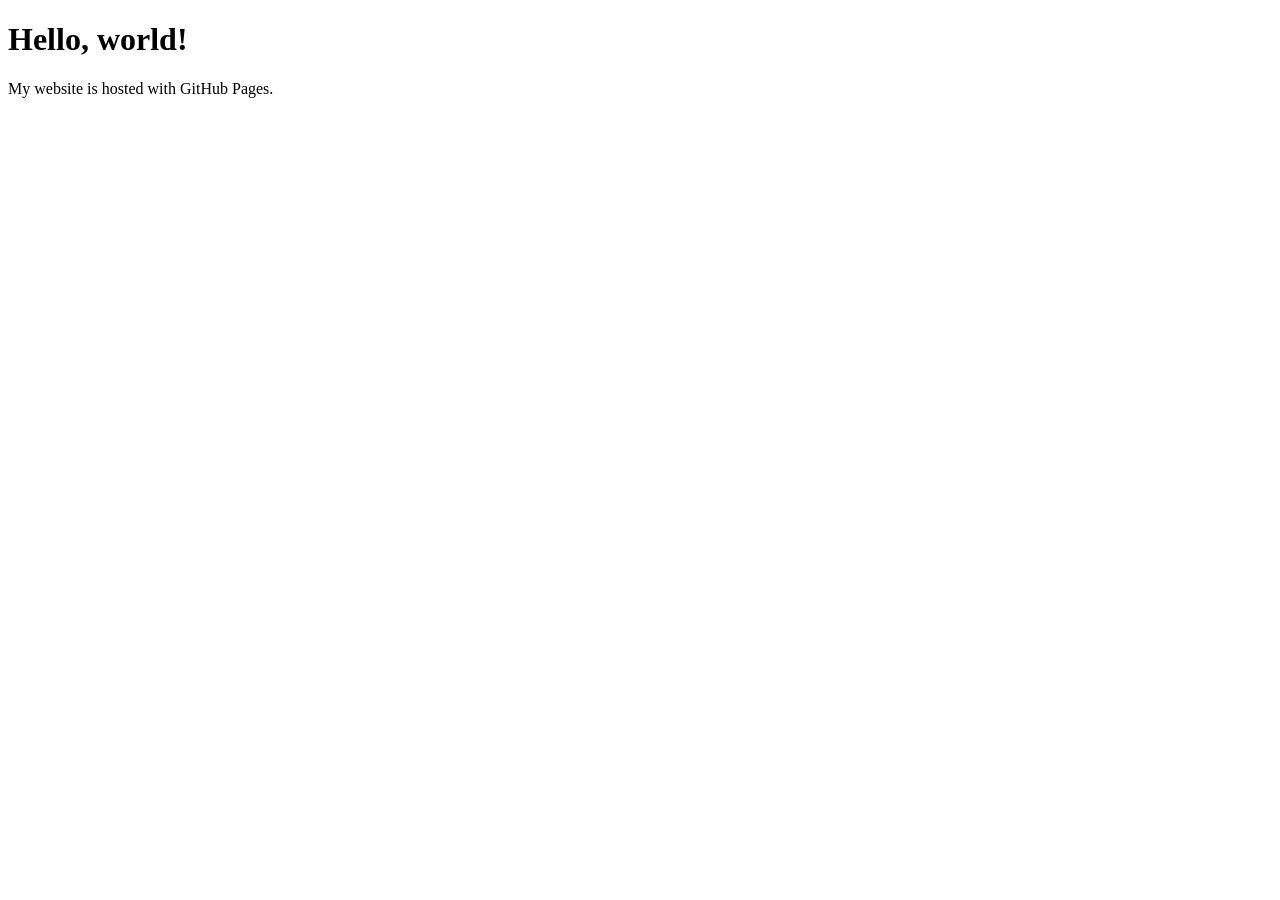
==== index.html @ 00aaec7b "Create index.html" ====
<!doctype html>
<html lang="en">
<head>
  <meta charset="UTF-8">
  <meta name="viewport" content="width=device-width, initial-scale=1">
  <title>My website</title>
  <link rel="stylesheet" href="./style.css">
</head>
<body>
  <h1>Hello, world!</h1>
  <p>My website is hosted with GitHub Pages.</p>
</body>
</html>
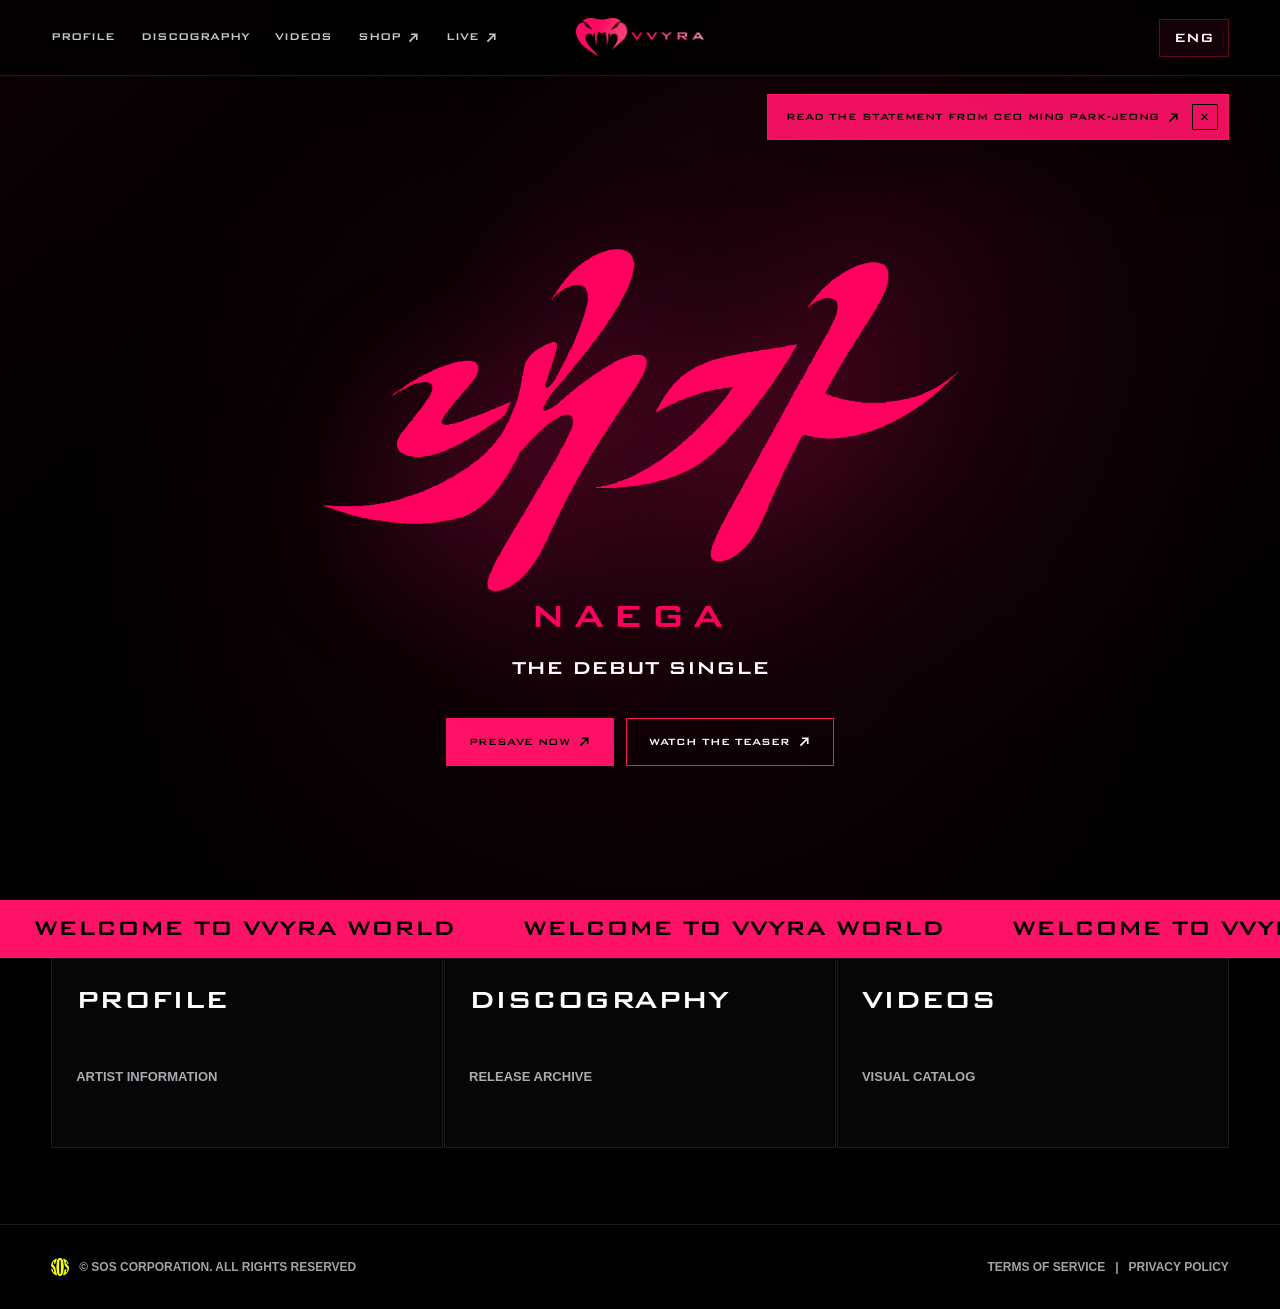
==== commit 475c2ec3: "Build VVYRA website foundation" ====
--- a/index.html
+++ b/index.html
@@ -3,11 +3,107 @@
 <head>
   <meta charset="UTF-8">
   <meta name="viewport" content="width=device-width, initial-scale=1">
-  <title>My website</title>
+  <meta name="theme-color" content="#000000">
+  <title>VVYRA WORLD</title>
+  <link rel="preload" href="./assets/fonts/BankGothic-Bold.ttf" as="font" type="font/ttf" crossorigin>
+  <link rel="preload" href="./assets/images/LogoWeb.png" as="image">
+  <link rel="preload" href="./assets/images/naegalogooo.png" as="image">
   <link rel="stylesheet" href="./style.css">
 </head>
-<body>
-  <h1>Hello, world!</h1>
-  <p>My website is hosted with GitHub Pages.</p>
+<body data-page="home">
+  <header class="siteHeader" data-site-header>
+    <a class="brandMark" href="./index.html" aria-label="VVYRA WORLD">
+      <img src="./assets/images/LogoWeb.png" alt="VVYRA">
+    </a>
+    <nav class="primaryNav" aria-label="PRIMARY">
+      <a href="./profile.html" data-i18n="nav.profile">PROFILE</a>
+      <a href="./discography.html" data-i18n="nav.discography">DISCOGRAPHY</a>
+      <a href="./videos.html" data-i18n="nav.videos">VIDEOS</a>
+      <a class="externalLink" href="./shop.html" aria-label="SHOP EXTERNAL">
+        <span data-i18n="nav.shop">SHOP</span>
+        <svg viewBox="0 0 16 16" aria-hidden="true"><path d="M5 3h8v8h-2V6.41l-7.29 7.3-1.42-1.42 7.3-7.29H5V3Z"/></svg>
+      </a>
+      <a class="externalLink" href="./live.html" aria-label="LIVE EXTERNAL">
+        <span data-i18n="nav.live">LIVE</span>
+        <svg viewBox="0 0 16 16" aria-hidden="true"><path d="M5 3h8v8h-2V6.41l-7.29 7.3-1.42-1.42 7.3-7.29H5V3Z"/></svg>
+      </a>
+    </nav>
+    <div class="languageSelector">
+      <button class="languageToggle" type="button" aria-expanded="false" aria-controls="languageMenu" data-language-toggle>KOR</button>
+      <div class="languageMenu" id="languageMenu" role="menu" data-language-menu>
+        <button type="button" role="menuitem" data-language="ko">KOREAN</button>
+        <button type="button" role="menuitem" data-language="en">ENGLISH</button>
+        <button type="button" role="menuitem" data-language="ja">JAPANESE</button>
+        <button type="button" role="menuitem" data-language="zh">CHINESE</button>
+      </div>
+    </div>
+  </header>
+
+  <div class="statementBanner" data-statement-banner>
+    <a class="externalLink" href="https://x.com/SOS_CORPORATION/status/2068314888284279056" target="_blank" rel="noopener noreferrer">
+      <span data-i18n="statement.ceo">READ THE STATEMENT FROM CEO MING PARK-JEONG</span>
+      <svg viewBox="0 0 16 16" aria-hidden="true"><path d="M5 3h8v8h-2V6.41l-7.29 7.3-1.42-1.42 7.3-7.29H5V3Z"/></svg>
+    </a>
+    <button class="statementDismiss" type="button" aria-label="DISMISS STATEMENT" data-statement-dismiss>X</button>
+  </div>
+
+  <main>
+    <section class="heroSection">
+      <video class="heroVideo" autoplay muted loop playsinline preload="metadata" aria-hidden="true">
+        <source src="./assets/media/0622-1-1.mp4" type="video/mp4">
+      </video>
+      <div class="heroContent">
+        <img class="heroLogo" src="./assets/images/naegalogooo.png" alt="NAEGA">
+        <p class="debutText" data-i18n="home.body">THE DEBUT SINGLE</p>
+        <div class="actionRow">
+          <a class="primaryButton externalLink" href="https://too.fm/wgj67kj">
+            <span data-i18n="home.primary">PRESAVE NOW</span>
+            <svg viewBox="0 0 16 16" aria-hidden="true"><path d="M5 3h8v8h-2V6.41l-7.29 7.3-1.42-1.42 7.3-7.29H5V3Z"/></svg>
+          </a>
+          <a class="secondaryButton externalLink" href="https://www.youtube.com/watch?v=zBJIIvhdLgs">
+            <span data-i18n="home.secondary">WATCH THE TEASER</span>
+            <svg viewBox="0 0 16 16" aria-hidden="true"><path d="M5 3h8v8h-2V6.41l-7.29 7.3-1.42-1.42 7.3-7.29H5V3Z"/></svg>
+          </a>
+        </div>
+      </div>
+    </section>
+
+    <section class="scrollBanner" aria-label="WELCOME TO VVYRA WORLD">
+      <div class="scrollTrack">
+        <span>WELCOME TO VVYRA WORLD</span>
+        <span>WELCOME TO VVYRA WORLD</span>
+        <span>WELCOME TO VVYRA WORLD</span>
+        <span>WELCOME TO VVYRA WORLD</span>
+        <span>WELCOME TO VVYRA WORLD</span>
+        <span>WELCOME TO VVYRA WORLD</span>
+      </div>
+    </section>
+
+    <section class="indexGrid" aria-label="SITE INDEX">
+      <a class="indexTile" href="./profile.html">
+        <span data-i18n="nav.profile">PROFILE</span>
+        <strong data-i18n="home.profileMeta">ARTIST INFORMATION</strong>
+      </a>
+      <a class="indexTile" href="./discography.html">
+        <span data-i18n="nav.discography">DISCOGRAPHY</span>
+        <strong data-i18n="home.discographyMeta">RELEASE ARCHIVE</strong>
+      </a>
+      <a class="indexTile" href="./videos.html">
+        <span data-i18n="nav.videos">VIDEOS</span>
+        <strong data-i18n="home.videosMeta">VISUAL CATALOG</strong>
+      </a>
+    </section>
+  </main>
+
+  <footer class="siteFooter">
+    <p class="footerCopyright"><img src="./assets/images/logoy.png" alt="SOS"><span data-i18n="footer.copyright">&copy; SOS CORPORATION. ALL RIGHTS RESERVED</span></p>
+    <nav aria-label="LEGAL">
+      <a href="./terms.html" data-i18n="footer.terms">TERMS OF SERVICE</a>
+      <span>|</span>
+      <a href="./privacy.html" data-i18n="footer.privacy">PRIVACY POLICY</a>
+    </nav>
+  </footer>
+
+  <script src="./script.js"></script>
 </body>
 </html>
--- a/style.css
+++ b/style.css
@@ -0,0 +1,711 @@
+@font-face {
+  font-family: "BankGothicCustom";
+  src: url("./assets/fonts/BankGothic-Bold.ttf") format("truetype");
+  font-weight: 700;
+  font-style: normal;
+  font-display: swap;
+}
+
+:root {
+  --black: #000000;
+  --pink: #fd1267;
+  --white: #ffffff;
+  --muted: #aaaab1;
+  --panel: #080808;
+  --line: rgba(253, 18, 103, 0.34);
+  --lineStrong: rgba(253, 18, 103, 0.72);
+  --shadow: 0 24px 80px rgba(253, 18, 103, 0.16);
+  --headerFont: "BankGothicCustom", "Helvetica Neue", Helvetica, Arial, sans-serif;
+  --bodyFont: "Helvetica Neue", Helvetica, Arial, sans-serif;
+}
+
+* {
+  box-sizing: border-box;
+}
+
+html {
+  background: var(--black);
+  scroll-behavior: smooth;
+}
+
+body {
+  min-height: 100vh;
+  margin: 0;
+  color: var(--white);
+  background:
+    radial-gradient(circle at 72% 22%, rgba(253, 18, 103, 0.2), transparent 30rem),
+    linear-gradient(135deg, rgba(253, 18, 103, 0.1), transparent 28rem),
+    var(--black);
+  font-family: var(--bodyFont);
+  font-weight: 700;
+  text-transform: uppercase;
+  letter-spacing: 0;
+}
+
+body::before {
+  position: fixed;
+  inset: 0;
+  z-index: -1;
+  pointer-events: none;
+  content: "";
+  background-image:
+    linear-gradient(rgba(255, 255, 255, 0.04) 1px, transparent 1px),
+    linear-gradient(90deg, rgba(255, 255, 255, 0.035) 1px, transparent 1px);
+  background-size: 54px 54px;
+  mask-image: linear-gradient(to bottom, rgba(0, 0, 0, 0.9), transparent 78%);
+}
+
+a {
+  color: inherit;
+  text-decoration: none;
+}
+
+button {
+  color: inherit;
+  font: inherit;
+}
+
+.siteHeader {
+  position: sticky;
+  top: 0;
+  z-index: 20;
+  display: grid;
+  grid-template-columns: 1fr auto;
+  align-items: center;
+  min-height: 76px;
+  padding: 0 clamp(18px, 4vw, 56px);
+  border-bottom: 1px solid rgba(255, 255, 255, 0.1);
+  background: rgba(0, 0, 0, 0.84);
+  backdrop-filter: blur(18px);
+}
+
+.brandMark,
+.primaryNav,
+.languageSelector {
+  font-family: var(--headerFont);
+}
+
+.brandMark {
+  position: absolute;
+  left: 50%;
+  display: inline-flex;
+  align-items: center;
+  justify-self: start;
+  width: max-content;
+  inline-size: max-content;
+  min-height: 42px;
+  line-height: 1;
+  transform: translateX(-50%);
+  transition: opacity 180ms ease, transform 180ms ease;
+}
+
+.brandMark img {
+  display: block;
+  width: clamp(104px, 10vw, 154px);
+  height: auto;
+}
+
+.brandMark:hover {
+  opacity: 0.78;
+  transform: translateX(-50%) translateY(-1px);
+}
+
+.primaryNav {
+  display: flex;
+  align-items: center;
+  justify-content: flex-start;
+  gap: clamp(14px, 2vw, 30px);
+  padding-left: 0;
+  font-size: clamp(10px, 1vw, 13px);
+  line-height: 1;
+}
+
+.primaryNav a {
+  position: relative;
+  display: inline-flex;
+  align-items: center;
+  gap: 6px;
+  min-height: 42px;
+  color: rgba(255, 255, 255, 0.78);
+  transition: color 180ms ease, transform 180ms ease;
+}
+
+.primaryNav a::before {
+  position: absolute;
+  right: 0;
+  bottom: 6px;
+  left: 0;
+  height: 2px;
+  content: "";
+  background: var(--pink);
+  transform: scaleX(0);
+  transform-origin: right;
+  transition: transform 220ms ease;
+}
+
+.primaryNav a:hover,
+.primaryNav a[aria-current="page"] {
+  color: var(--white);
+  transform: translateY(-1px);
+}
+
+.primaryNav a:hover::before,
+.primaryNav a[aria-current="page"]::before {
+  transform: scaleX(1);
+  transform-origin: left;
+}
+
+.externalLink svg {
+  width: 13px;
+  height: 13px;
+  fill: currentColor;
+  transition: transform 180ms ease;
+}
+
+.externalLink:hover svg {
+  transform: translate(2px, -2px);
+}
+
+.languageSelector {
+  position: relative;
+  justify-self: end;
+}
+
+.languageToggle {
+  min-width: 62px;
+  min-height: 38px;
+  padding: 0 14px;
+  border: 1px solid var(--line);
+  background: rgba(253, 18, 103, 0.08);
+  cursor: pointer;
+  transition: border-color 180ms ease, background 180ms ease, box-shadow 180ms ease;
+}
+
+.languageToggle:hover,
+.languageSelector.isOpen .languageToggle {
+  border-color: var(--pink);
+  background: rgba(253, 18, 103, 0.18);
+  box-shadow: 0 0 28px rgba(253, 18, 103, 0.18);
+}
+
+.languageMenu {
+  position: absolute;
+  top: calc(100% + 12px);
+  right: 0;
+  display: grid;
+  width: 172px;
+  padding: 8px;
+  border: 1px solid var(--lineStrong);
+  background: rgba(0, 0, 0, 0.94);
+  box-shadow: var(--shadow);
+  opacity: 0;
+  pointer-events: none;
+  transform: translateY(-8px);
+  transition: opacity 180ms ease, transform 180ms ease;
+}
+
+.languageSelector.isOpen .languageMenu {
+  opacity: 1;
+  pointer-events: auto;
+  transform: translateY(0);
+}
+
+.languageMenu button {
+  min-height: 36px;
+  border: 0;
+  background: transparent;
+  cursor: pointer;
+  color: rgba(255, 255, 255, 0.76);
+  text-align: left;
+  transition: color 180ms ease, background 180ms ease, padding-left 180ms ease;
+}
+
+.languageMenu button:hover,
+.languageMenu button[aria-current="true"] {
+  padding-left: 10px;
+  color: var(--white);
+  background: rgba(253, 18, 103, 0.16);
+}
+
+.statementBanner {
+  position: fixed;
+  top: calc(76px + 18px);
+  right: clamp(18px, 4vw, 56px);
+  z-index: 15;
+  display: inline-flex;
+  align-items: center;
+  gap: 12px;
+  width: auto;
+  max-width: min(520px, calc(100vw - 36px));
+  min-height: 46px;
+  padding: 0 10px 0 18px;
+  border: 1px solid var(--pink);
+  background: rgba(253, 18, 103, 0.94);
+  box-shadow: 0 18px 54px rgba(0, 0, 0, 0.38);
+  color: var(--black);
+  font-family: var(--headerFont);
+  font-size: 12px;
+  line-height: 1.2;
+  text-align: center;
+  transition: background 180ms ease, color 180ms ease, transform 180ms ease, box-shadow 180ms ease;
+}
+
+.statementBanner.isDismissed {
+  display: none;
+}
+
+.statementBanner a {
+  display: inline-flex;
+  align-items: center;
+  justify-content: center;
+  gap: 8px;
+  min-height: 44px;
+}
+
+.statementBanner:hover {
+  background: var(--black);
+  color: var(--pink);
+  transform: translateY(-2px);
+  box-shadow: 0 20px 60px rgba(253, 18, 103, 0.24);
+}
+
+.statementDismiss {
+  display: inline-grid;
+  flex: 0 0 auto;
+  width: 26px;
+  height: 26px;
+  place-items: center;
+  border: 1px solid currentColor;
+  background: transparent;
+  cursor: pointer;
+  color: inherit;
+  font-family: var(--headerFont);
+  font-size: 12px;
+  line-height: 1;
+  transition: background 180ms ease, color 180ms ease, transform 180ms ease;
+}
+
+.statementDismiss:hover,
+.statementDismiss:focus-visible {
+  background: currentColor;
+  color: var(--pink);
+  outline: none;
+}
+
+.heroSection {
+  position: relative;
+  display: grid;
+  place-items: center;
+  min-height: calc(100vh - 76px);
+  padding: clamp(72px, 10vw, 132px) clamp(18px, 4vw, 56px) clamp(56px, 7vw, 92px);
+  overflow: hidden;
+}
+
+.heroSection::before {
+  position: absolute;
+  inset: 0;
+  z-index: 1;
+  content: "";
+  background:
+    linear-gradient(180deg, rgba(0, 0, 0, 0.5), rgba(0, 0, 0, 0.7)),
+    radial-gradient(circle at 50% 58%, rgba(253, 18, 103, 0.26), transparent 36rem);
+}
+
+.heroVideo {
+  position: absolute;
+  inset: 0;
+  width: 100%;
+  height: 100%;
+  object-fit: cover;
+  filter: saturate(115%) contrast(108%) brightness(58%);
+}
+
+.heroContent {
+  position: relative;
+  z-index: 2;
+  display: grid;
+  justify-items: center;
+  width: min(100%, 980px);
+  text-align: center;
+}
+
+.heroLogo {
+  display: block;
+  width: min(80vw, 760px);
+  max-height: min(42vh, 390px);
+  height: auto;
+  object-fit: contain;
+  filter: drop-shadow(0 20px 66px rgba(253, 18, 103, 0.38));
+}
+
+h1 {
+  margin: 0;
+  font-family: var(--headerFont);
+  font-size: clamp(56px, 10vw, 158px);
+  line-height: 0.88;
+}
+
+.debutText,
+.placeholderPanel p,
+.legalText p {
+  max-width: 650px;
+  margin: 24px 0 0;
+  color: rgba(255, 255, 255, 0.74);
+  font-size: clamp(15px, 1.45vw, 21px);
+  line-height: 1.45;
+}
+
+.placeholderPanel p:first-child,
+.legalText p:first-child {
+  margin-top: 0;
+}
+
+.debutText {
+  color: var(--white);
+  font-family: var(--headerFont);
+  font-size: clamp(14px, 1.8vw, 25px);
+}
+
+.actionRow {
+  display: flex;
+  flex-wrap: wrap;
+  justify-content: center;
+  gap: 12px;
+  margin-top: 34px;
+}
+
+.primaryButton,
+.secondaryButton {
+  display: inline-flex;
+  align-items: center;
+  justify-content: center;
+  min-height: 48px;
+  padding: 0 22px;
+  border: 1px solid var(--pink);
+  font-family: var(--headerFont);
+  font-size: 12px;
+  transition: background 180ms ease, color 180ms ease, transform 180ms ease, box-shadow 180ms ease;
+}
+
+.primaryButton.externalLink,
+.secondaryButton.externalLink {
+  gap: 8px;
+}
+
+.primaryButton {
+  background: var(--pink);
+  color: var(--black);
+}
+
+.secondaryButton {
+  background: transparent;
+  color: var(--white);
+}
+
+.primaryButton:hover,
+.secondaryButton:hover {
+  transform: translateY(-2px);
+  box-shadow: 0 14px 44px rgba(253, 18, 103, 0.25);
+}
+
+.secondaryButton:hover {
+  background: rgba(253, 18, 103, 0.16);
+}
+
+.scrollBanner {
+  overflow: hidden;
+  border-top: 1px solid var(--pink);
+  border-bottom: 1px solid var(--pink);
+  background: var(--pink);
+}
+
+.scrollTrack {
+  display: flex;
+  width: max-content;
+  animation: scrollBanner 18s linear infinite;
+}
+
+.scrollTrack span {
+  flex: 0 0 auto;
+  padding: 15px 34px;
+  color: var(--black);
+  font-family: var(--headerFont);
+  font-size: clamp(16px, 2vw, 28px);
+  line-height: 1;
+  white-space: nowrap;
+}
+
+.indexGrid {
+  display: grid;
+  grid-template-columns: repeat(3, minmax(0, 1fr));
+  gap: 1px;
+  padding: 0 clamp(18px, 4vw, 56px) clamp(48px, 6vw, 92px);
+}
+
+.indexTile {
+  min-height: 190px;
+  padding: 24px;
+  border: 1px solid rgba(255, 255, 255, 0.09);
+  background: rgba(255, 255, 255, 0.025);
+  transition: border-color 180ms ease, background 180ms ease, transform 180ms ease;
+}
+
+.indexTile span {
+  font-family: var(--headerFont);
+  font-size: clamp(18px, 2.4vw, 34px);
+}
+
+.indexTile strong {
+  display: block;
+  margin-top: 54px;
+  color: var(--muted);
+  font-size: 13px;
+}
+
+.indexTile:hover {
+  border-color: var(--pink);
+  background: rgba(253, 18, 103, 0.12);
+  transform: translateY(-4px);
+}
+
+.pageShell {
+  min-height: calc(100vh - 161px);
+  padding: clamp(70px, 10vw, 138px) clamp(18px, 4vw, 56px) clamp(56px, 7vw, 100px);
+}
+
+.pageHero {
+  padding-bottom: clamp(34px, 6vw, 72px);
+  border-bottom: 1px solid var(--line);
+}
+
+.placeholderPanel,
+.legalText {
+  margin-top: clamp(28px, 5vw, 62px);
+  padding: 0;
+  border: 0;
+  background: transparent;
+}
+
+.legalShell h1 {
+  font-size: clamp(42px, 7vw, 112px);
+}
+
+.releaseSection {
+  margin-top: clamp(28px, 5vw, 62px);
+}
+
+.releaseSection h2 {
+  margin: 0 0 22px;
+  color: var(--pink);
+  font-family: var(--headerFont);
+  font-size: clamp(18px, 2.6vw, 34px);
+}
+
+.releaseGrid {
+  display: grid;
+  grid-template-columns: repeat(auto-fit, minmax(260px, 380px));
+  gap: 22px;
+}
+
+.releaseCard {
+  display: grid;
+  gap: 18px;
+}
+
+.releaseArtwork {
+  display: block;
+  width: 100%;
+  aspect-ratio: 1;
+  border: 1px solid rgba(255, 255, 255, 0.12);
+  object-fit: cover;
+}
+
+.releaseInfo {
+  display: grid;
+  gap: 12px;
+}
+
+.releaseInfo h3,
+.releaseInfo p {
+  margin: 0;
+}
+
+.releaseInfo h3 {
+  font-family: var(--headerFont);
+  font-size: clamp(28px, 4vw, 48px);
+  line-height: 0.95;
+}
+
+.releaseInfo p {
+  color: rgba(255, 255, 255, 0.68);
+  font-size: 13px;
+}
+
+.releaseInfo .primaryButton {
+  justify-self: start;
+  margin-top: 4px;
+}
+
+.redirectShell {
+  display: grid;
+  min-height: 100vh;
+  place-items: center;
+  padding: 24px;
+}
+
+.redirectShell .externalLink {
+  gap: 8px;
+}
+
+.siteFooter {
+  display: flex;
+  align-items: center;
+  justify-content: space-between;
+  gap: 20px;
+  min-height: 85px;
+  padding: 0 clamp(18px, 4vw, 56px);
+  border-top: 1px solid rgba(255, 255, 255, 0.1);
+  color: rgba(255, 255, 255, 0.64);
+  font-size: 12px;
+}
+
+.siteFooter p {
+  margin: 0;
+}
+
+.footerCopyright {
+  display: inline-flex;
+  align-items: center;
+  gap: 10px;
+}
+
+.footerCopyright img {
+  display: block;
+  width: 18px;
+  height: 18px;
+  object-fit: contain;
+}
+
+.siteFooter nav {
+  display: flex;
+  align-items: center;
+  gap: 10px;
+}
+
+.siteFooter a {
+  transition: color 180ms ease;
+}
+
+.siteFooter a:hover {
+  color: var(--pink);
+}
+
+@keyframes scrollBanner {
+  from {
+    transform: translateX(0);
+  }
+  to {
+    transform: translateX(-50%);
+  }
+}
+
+@media (max-width: 920px) {
+  .siteHeader {
+    grid-template-columns: 1fr auto;
+    align-items: start;
+    padding-top: 16px;
+    padding-bottom: 14px;
+  }
+
+  .brandMark {
+    position: static;
+    transform: none;
+  }
+
+  .brandMark:hover {
+    transform: translateY(-1px);
+  }
+
+  .primaryNav {
+    grid-column: 1 / -1;
+    order: 3;
+    flex-wrap: wrap;
+    gap: 10px 18px;
+    padding: 8px 0 0;
+  }
+
+  .languageSelector {
+    grid-column: 2;
+  }
+
+  .statementBanner {
+    position: static;
+    display: flex;
+    justify-content: space-between;
+    width: 100vw;
+    max-width: 100vw;
+    min-height: 44px;
+    padding: 10px 14px 10px 18px;
+    border-right: 0;
+    border-left: 0;
+    box-shadow: none;
+  }
+
+  .statementBanner a {
+    justify-content: flex-start;
+    min-height: 32px;
+  }
+
+  .statementBanner:hover {
+    transform: none;
+  }
+
+  .heroSection {
+    min-height: 720px;
+  }
+
+  .indexGrid {
+    grid-template-columns: 1fr;
+  }
+}
+
+@media (max-width: 560px) {
+  .siteHeader {
+    min-height: 118px;
+  }
+
+  .primaryNav {
+    font-size: 10px;
+    gap: 4px 12px;
+  }
+
+  .heroSection {
+    min-height: 650px;
+    padding-top: 64px;
+  }
+
+  .pageHero h1 {
+    font-size: clamp(34px, 11vw, 44px);
+  }
+
+  .actionRow {
+    display: grid;
+  }
+
+  .siteFooter {
+    align-items: flex-start;
+    flex-direction: column;
+    justify-content: center;
+    min-height: 112px;
+  }
+}
+
+@media (prefers-reduced-motion: reduce) {
+  *,
+  *::before,
+  *::after {
+    animation-duration: 1ms !important;
+    scroll-behavior: auto !important;
+    transition-duration: 1ms !important;
+  }
+}
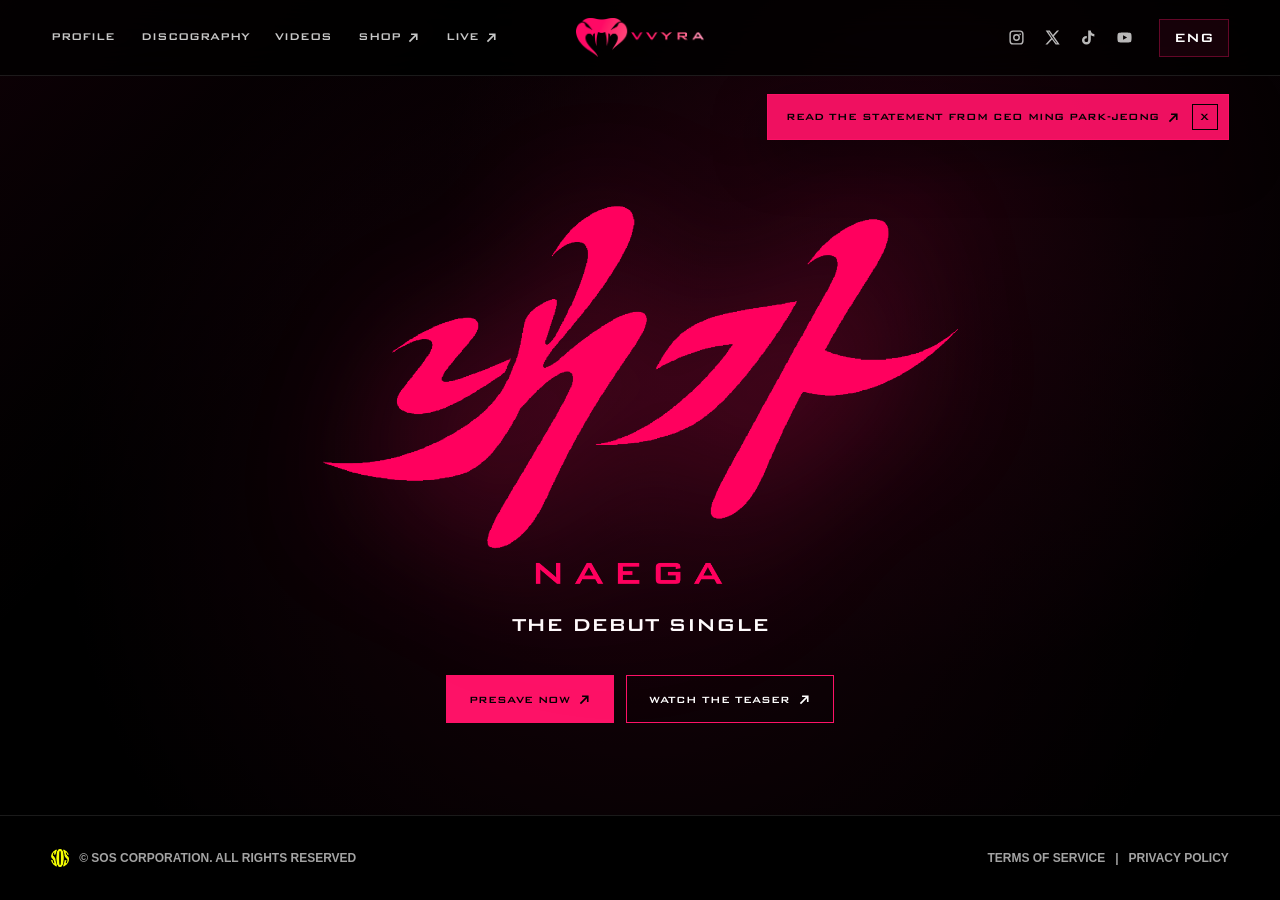
==== commit 5843654f: "Update VVYRA site metadata and profile layout" ====
--- a/index.html
+++ b/index.html
@@ -3,8 +3,27 @@
 <head>
   <meta charset="UTF-8">
   <meta name="viewport" content="width=device-width, initial-scale=1">
-  <meta name="theme-color" content="#000000">
-  <title>VVYRA WORLD</title>
+  <meta name="theme-color" content="#fd1267">
+  <meta name="author" content="VVYRA">
+  <meta name="description" content="welcome to VVYRA world 🌐">
+  <meta property="og:type" content="website">
+  <meta property="og:site_name" content="VVYRA">
+  <meta property="og:logo" content="https://vvyra.world/assets/images/favicon.png">
+  <meta property="og:title" content="VVYRA World">
+  <meta property="og:description" content="welcome to VVYRA world 🌐">
+  <meta property="og:url" content="https://vvyra.world/">
+  <meta property="og:image" content="https://vvyra.world/assets/images/portraityt.jpg">
+  <meta property="og:image:secure_url" content="https://vvyra.world/assets/images/portraityt.jpg">
+  <meta property="og:image:type" content="image/jpeg">
+  <meta property="og:image:alt" content="VVYRA">
+  <meta name="twitter:card" content="summary_large_image">
+  <meta name="twitter:site" content="@vvyraworld">
+  <meta name="twitter:title" content="VVYRA World">
+  <meta name="twitter:description" content="welcome to VVYRA world 🌐">
+  <meta name="twitter:image" content="https://vvyra.world/assets/images/portraityt.jpg">
+  <link rel="icon" type="image/png" href="./assets/images/favicon.png">
+  <link rel="apple-touch-icon" href="./assets/images/favicon.png">
+  <title>VVYRA World</title>
   <link rel="preload" href="./assets/fonts/BankGothic-Bold.ttf" as="font" type="font/ttf" crossorigin>
   <link rel="preload" href="./assets/images/LogoWeb.png" as="image">
   <link rel="preload" href="./assets/images/naegalogooo.png" as="image">
@@ -26,6 +45,20 @@
       <a class="externalLink" href="./live.html" aria-label="LIVE EXTERNAL">
         <span data-i18n="nav.live">LIVE</span>
         <svg viewBox="0 0 16 16" aria-hidden="true"><path d="M5 3h8v8h-2V6.41l-7.29 7.3-1.42-1.42 7.3-7.29H5V3Z"/></svg>
+      </a>
+    </nav>
+    <nav class="socialNav" aria-label="SOCIAL MEDIA">
+      <a href="https://instagram.com/@vvyraworld" target="_blank" rel="noopener noreferrer" aria-label="INSTAGRAM">
+        <svg viewBox="0 0 24 24" aria-hidden="true"><path d="M7.2 2h9.6A5.2 5.2 0 0 1 22 7.2v9.6a5.2 5.2 0 0 1-5.2 5.2H7.2A5.2 5.2 0 0 1 2 16.8V7.2A5.2 5.2 0 0 1 7.2 2Zm0 2A3.2 3.2 0 0 0 4 7.2v9.6A3.2 3.2 0 0 0 7.2 20h9.6a3.2 3.2 0 0 0 3.2-3.2V7.2A3.2 3.2 0 0 0 16.8 4H7.2ZM12 7.15A4.85 4.85 0 1 1 12 16.85 4.85 4.85 0 0 1 12 7.15Zm0 2A2.85 2.85 0 1 0 12 14.85 2.85 2.85 0 0 0 12 9.15ZM17.1 6.35a1.15 1.15 0 1 1 0 2.3 1.15 1.15 0 0 1 0-2.3Z"/></svg>
+      </a>
+      <a href="https://x.com/vvyraworld" target="_blank" rel="noopener noreferrer" aria-label="X">
+        <svg viewBox="0 0 24 24" aria-hidden="true"><path d="M13.9 10.35 21.25 2h-2.9l-5.75 6.55L8 2H2.35l7.7 10.98L2 22h2.9l6.45-7.33L16.5 22h5.65l-8.25-11.65Zm-2.05 2.33-1.1-1.55L6.05 4h.95l11.45 16h-.95l-5.65-7.32Z"/></svg>
+      </a>
+      <a href="https://tiktok.com/@vvyraworld" target="_blank" rel="noopener noreferrer" aria-label="TIKTOK">
+        <svg viewBox="0 0 24 24" aria-hidden="true"><path d="M15.2 2c.35 3.08 2.07 4.92 5.06 5.12v3.36a8.17 8.17 0 0 1-5-1.53v6.33c0 4.04-2.47 6.72-6.2 6.72A6.14 6.14 0 0 1 2.8 15.9c0-3.66 2.85-6.38 6.78-6.14v3.52c-1.8-.28-3.25.72-3.25 2.58a2.55 2.55 0 0 0 2.6 2.62c1.58 0 2.62-.92 2.62-3.02V2h3.65Z"/></svg>
+      </a>
+      <a href="https://www.youtube.com/@VVYRAWorld" target="_blank" rel="noopener noreferrer" aria-label="YOUTUBE">
+        <svg viewBox="0 0 24 24" aria-hidden="true"><path d="M21.58 7.18a2.74 2.74 0 0 0-1.93-1.94C17.95 4.78 12 4.78 12 4.78s-5.95 0-7.65.46a2.74 2.74 0 0 0-1.93 1.94A28.65 28.65 0 0 0 2 12a28.65 28.65 0 0 0 .42 4.82 2.74 2.74 0 0 0 1.93 1.94c1.7.46 7.65.46 7.65.46s5.95 0 7.65-.46a2.74 2.74 0 0 0 1.93-1.94A28.65 28.65 0 0 0 22 12a28.65 28.65 0 0 0-.42-4.82ZM10 15.27V8.73L15.65 12 10 15.27Z"/></svg>
       </a>
     </nav>
     <div class="languageSelector">
@@ -68,31 +101,6 @@
       </div>
     </section>
 
-    <section class="scrollBanner" aria-label="WELCOME TO VVYRA WORLD">
-      <div class="scrollTrack">
-        <span>WELCOME TO VVYRA WORLD</span>
-        <span>WELCOME TO VVYRA WORLD</span>
-        <span>WELCOME TO VVYRA WORLD</span>
-        <span>WELCOME TO VVYRA WORLD</span>
-        <span>WELCOME TO VVYRA WORLD</span>
-        <span>WELCOME TO VVYRA WORLD</span>
-      </div>
-    </section>
-
-    <section class="indexGrid" aria-label="SITE INDEX">
-      <a class="indexTile" href="./profile.html">
-        <span data-i18n="nav.profile">PROFILE</span>
-        <strong data-i18n="home.profileMeta">ARTIST INFORMATION</strong>
-      </a>
-      <a class="indexTile" href="./discography.html">
-        <span data-i18n="nav.discography">DISCOGRAPHY</span>
-        <strong data-i18n="home.discographyMeta">RELEASE ARCHIVE</strong>
-      </a>
-      <a class="indexTile" href="./videos.html">
-        <span data-i18n="nav.videos">VIDEOS</span>
-        <strong data-i18n="home.videosMeta">VISUAL CATALOG</strong>
-      </a>
-    </section>
   </main>
 
   <footer class="siteFooter">
--- a/style.css
+++ b/style.css
@@ -55,6 +55,20 @@
   mask-image: linear-gradient(to bottom, rgba(0, 0, 0, 0.9), transparent 78%);
 }
 
+body[data-page="home"] {
+  display: flex;
+  height: 100vh;
+  min-height: 100vh;
+  flex-direction: column;
+  overflow: hidden;
+}
+
+body[data-page="home"] main {
+  display: flex;
+  flex: 1 1 auto;
+  min-height: 0;
+}
+
 a {
   color: inherit;
   text-decoration: none;
@@ -70,8 +84,9 @@
   top: 0;
   z-index: 20;
   display: grid;
-  grid-template-columns: 1fr auto;
-  align-items: center;
+  grid-template-columns: minmax(0, 1fr) auto auto;
+  align-items: center;
+  column-gap: clamp(12px, 1.6vw, 22px);
   min-height: 76px;
   padding: 0 clamp(18px, 4vw, 56px);
   border-bottom: 1px solid rgba(255, 255, 255, 0.1);
@@ -81,6 +96,7 @@
 
 .brandMark,
 .primaryNav,
+.socialNav,
 .languageSelector {
   font-family: var(--headerFont);
 }
@@ -164,6 +180,36 @@
 
 .externalLink:hover svg {
   transform: translate(2px, -2px);
+}
+
+.socialNav {
+  display: inline-flex;
+  align-items: center;
+  justify-self: end;
+  gap: 8px;
+}
+
+.socialNav a {
+  display: inline-grid;
+  width: 28px;
+  height: 34px;
+  place-items: center;
+  color: rgba(255, 255, 255, 0.72);
+  transition: color 180ms ease, transform 180ms ease;
+}
+
+.socialNav a:hover,
+.socialNav a:focus-visible {
+  color: var(--white);
+  outline: none;
+  transform: translateY(-2px);
+}
+
+.socialNav svg {
+  display: block;
+  width: 17px;
+  height: 17px;
+  fill: currentColor;
 }
 
 .languageSelector {
@@ -295,8 +341,10 @@
 .heroSection {
   position: relative;
   display: grid;
+  width: 100%;
+  flex: 1 1 auto;
   place-items: center;
-  min-height: calc(100vh - 76px);
+  min-height: 0;
   padding: clamp(72px, 10vw, 132px) clamp(18px, 4vw, 56px) clamp(56px, 7vw, 92px);
   overflow: hidden;
 }
@@ -341,8 +389,8 @@
 h1 {
   margin: 0;
   font-family: var(--headerFont);
-  font-size: clamp(56px, 10vw, 158px);
-  line-height: 0.88;
+  font-size: clamp(44px, 7.4vw, 118px);
+  line-height: 0.92;
 }
 
 .debutText,
@@ -412,70 +460,44 @@
   background: rgba(253, 18, 103, 0.16);
 }
 
-.scrollBanner {
-  overflow: hidden;
-  border-top: 1px solid var(--pink);
-  border-bottom: 1px solid var(--pink);
-  background: var(--pink);
-}
-
-.scrollTrack {
-  display: flex;
-  width: max-content;
-  animation: scrollBanner 18s linear infinite;
-}
-
-.scrollTrack span {
-  flex: 0 0 auto;
-  padding: 15px 34px;
-  color: var(--black);
-  font-family: var(--headerFont);
-  font-size: clamp(16px, 2vw, 28px);
-  line-height: 1;
-  white-space: nowrap;
-}
-
-.indexGrid {
-  display: grid;
-  grid-template-columns: repeat(3, minmax(0, 1fr));
-  gap: 1px;
-  padding: 0 clamp(18px, 4vw, 56px) clamp(48px, 6vw, 92px);
-}
-
-.indexTile {
-  min-height: 190px;
-  padding: 24px;
-  border: 1px solid rgba(255, 255, 255, 0.09);
-  background: rgba(255, 255, 255, 0.025);
-  transition: border-color 180ms ease, background 180ms ease, transform 180ms ease;
-}
-
-.indexTile span {
-  font-family: var(--headerFont);
-  font-size: clamp(18px, 2.4vw, 34px);
-}
-
-.indexTile strong {
-  display: block;
-  margin-top: 54px;
-  color: var(--muted);
-  font-size: 13px;
-}
-
-.indexTile:hover {
-  border-color: var(--pink);
-  background: rgba(253, 18, 103, 0.12);
-  transform: translateY(-4px);
-}
-
 .pageShell {
   min-height: calc(100vh - 161px);
-  padding: clamp(70px, 10vw, 138px) clamp(18px, 4vw, 56px) clamp(56px, 7vw, 100px);
+  padding: clamp(42px, 6vw, 88px) clamp(18px, 4vw, 56px) clamp(56px, 7vw, 100px);
 }
 
 .pageHero {
-  padding-bottom: clamp(34px, 6vw, 72px);
+  padding-bottom: clamp(24px, 4vw, 48px);
   border-bottom: 1px solid var(--line);
+}
+
+.profileIntro {
+  display: grid;
+  justify-items: center;
+  margin-top: clamp(28px, 5vw, 62px);
+  text-align: center;
+}
+
+.profileHeroImage {
+  display: block;
+  width: min(100%, 1120px);
+  border: 1px solid rgba(255, 255, 255, 0.14);
+  object-fit: cover;
+  box-shadow: 0 30px 90px rgba(253, 18, 103, 0.16);
+}
+
+.profileLogo {
+  display: block;
+  width: clamp(170px, 22vw, 310px);
+  height: auto;
+  margin-top: clamp(34px, 5vw, 62px);
+}
+
+.profileIntro p {
+  max-width: 860px;
+  margin: clamp(28px, 4vw, 42px) auto 0;
+  color: rgba(255, 255, 255, 0.78);
+  font-size: clamp(16px, 1.5vw, 22px);
+  line-height: 1.55;
 }
 
 .placeholderPanel,
@@ -487,7 +509,7 @@
 }
 
 .legalShell h1 {
-  font-size: clamp(42px, 7vw, 112px);
+  font-size: clamp(38px, 6vw, 88px);
 }
 
 .releaseSection {
@@ -544,6 +566,31 @@
 .releaseInfo .primaryButton {
   justify-self: start;
   margin-top: 4px;
+}
+
+.memberReleaseSection {
+  margin-top: clamp(42px, 7vw, 96px);
+}
+
+.memberGrid {
+  grid-template-columns: repeat(auto-fit, minmax(220px, 1fr));
+}
+
+.memberCard {
+  transition: transform 220ms ease, filter 220ms ease;
+}
+
+.memberCard:hover {
+  filter: saturate(112%) contrast(106%);
+  transform: translateY(-4px);
+}
+
+.memberArtwork {
+  aspect-ratio: 16 / 10;
+}
+
+.memberInfo h3 {
+  font-size: clamp(24px, 3.2vw, 40px);
 }
 
 .redirectShell {
@@ -600,16 +647,18 @@
   color: var(--pink);
 }
 
-@keyframes scrollBanner {
-  from {
-    transform: translateX(0);
-  }
-  to {
-    transform: translateX(-50%);
-  }
-}
-
 @media (max-width: 920px) {
+  body[data-page="home"] {
+    display: block;
+    height: auto;
+    min-height: 100vh;
+    overflow: visible;
+  }
+
+  body[data-page="home"] main {
+    display: block;
+  }
+
   .siteHeader {
     grid-template-columns: 1fr auto;
     align-items: start;
@@ -632,6 +681,13 @@
     flex-wrap: wrap;
     gap: 10px 18px;
     padding: 8px 0 0;
+  }
+
+  .socialNav {
+    grid-column: 1 / -1;
+    order: 4;
+    justify-self: start;
+    padding-top: 8px;
   }
 
   .languageSelector {
@@ -663,10 +719,6 @@
   .heroSection {
     min-height: 720px;
   }
-
-  .indexGrid {
-    grid-template-columns: 1fr;
-  }
 }
 
 @media (max-width: 560px) {
@@ -685,7 +737,7 @@
   }
 
   .pageHero h1 {
-    font-size: clamp(34px, 11vw, 44px);
+    font-size: clamp(30px, 10vw, 40px);
   }
 
   .actionRow {
